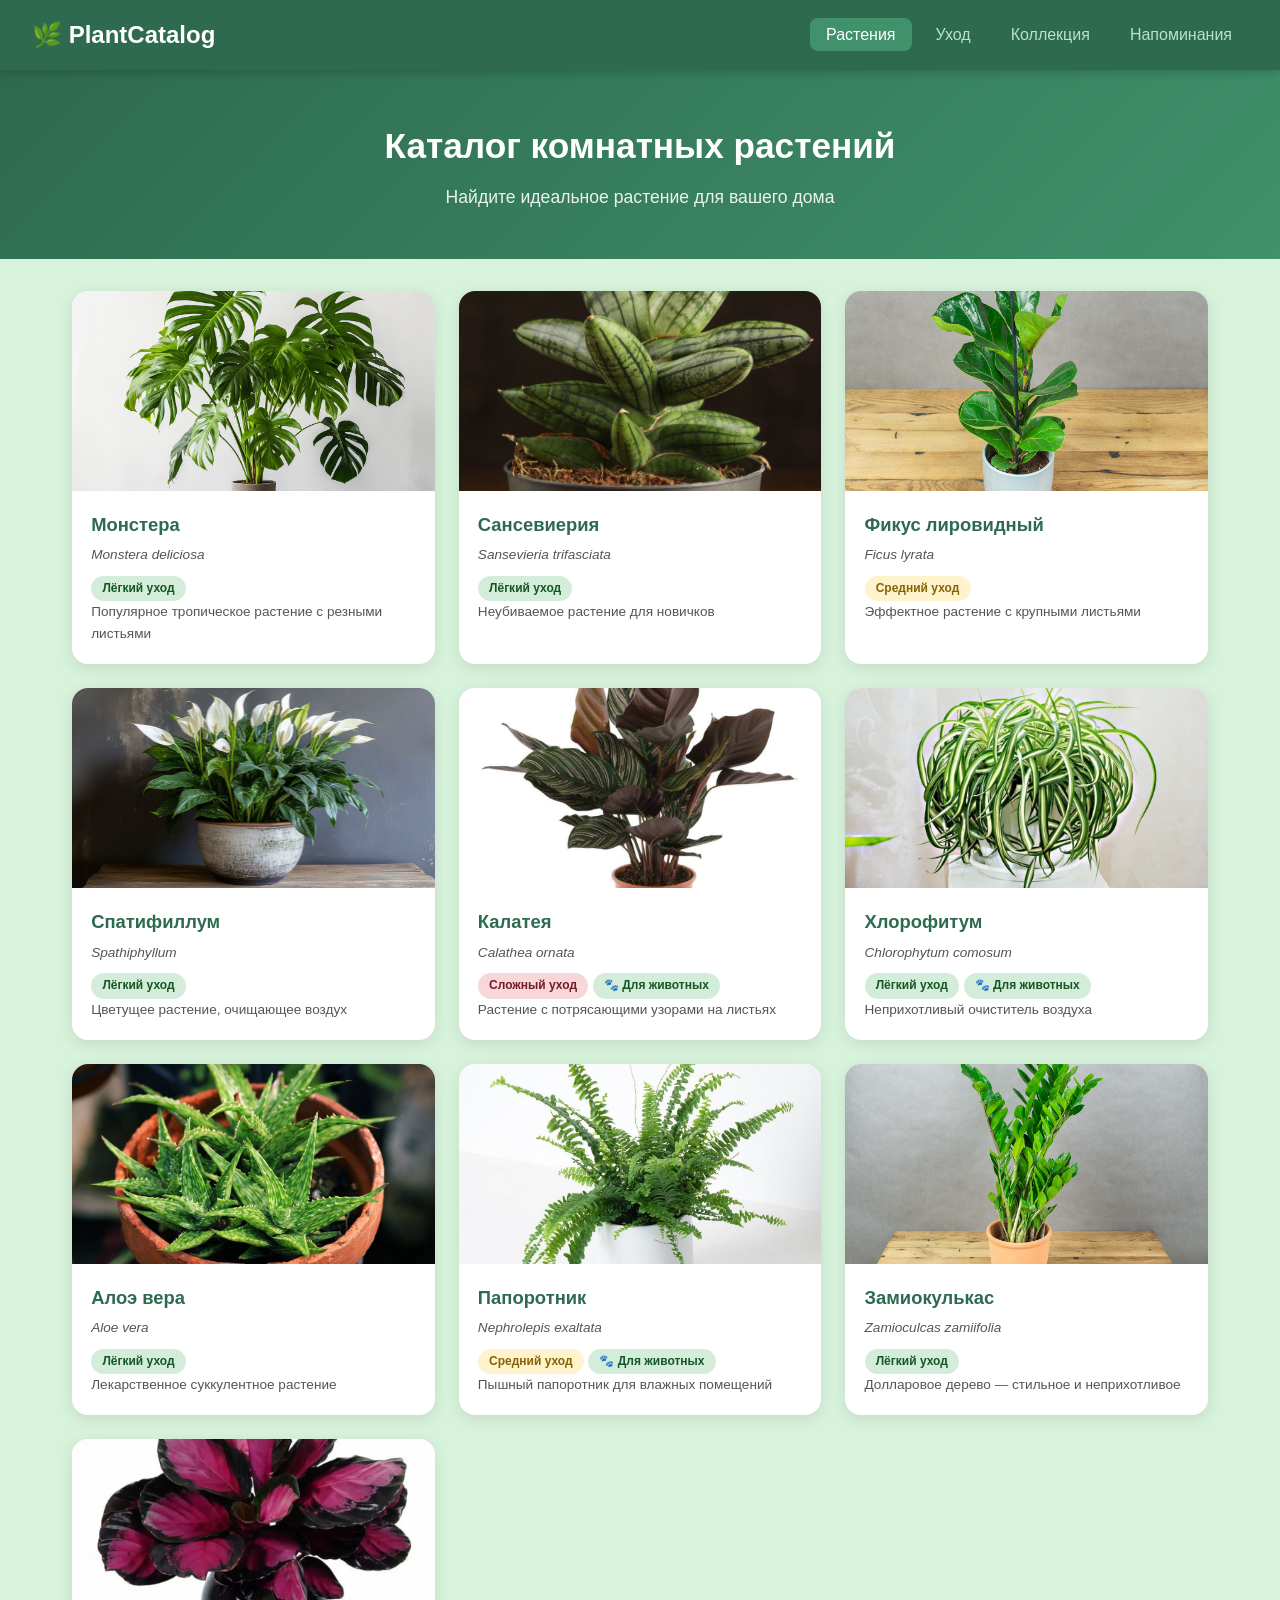
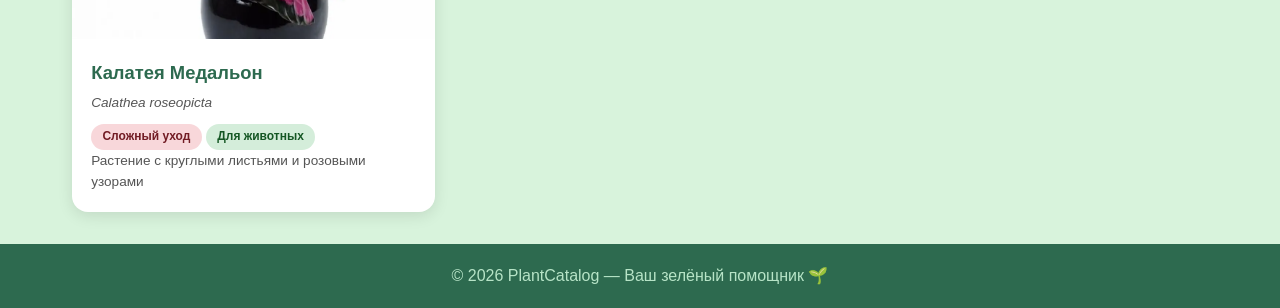
==== index.html @ 40ee21b0 "Add files via upload" ====
<!DOCTYPE html>
<html lang="ru">
<head>
    <meta charset="UTF-8">
    <meta name="viewport" content="width=device-width, initial-scale=1.0">
    <title>🌿 Каталог комнатных растений</title>
    <link rel="stylesheet" href="CSS/styles.css">
</head>
<body>

<nav class="navbar">
    <div class="logo">🌿 PlantCatalog</div>
    <ul class="nav-links">
        <li><a href="index.html" class="active">Растения</a></li>
        <li><a href="care.html">Уход</a></li>
        <li><a href="collection.html">Коллекция</a></li>
        <li><a href="reminders.html">Напоминания</a></li>
    </ul>
</nav>

<header class="hero">
    <h1>Каталог комнатных растений</h1>
    <p>Найдите идеальное растение для вашего дома</p>
</header>

<main class="container">
    <div class="plant-grid">

        <a href="plant.html" class="plant-card">
            <div class="plant-card-image"><img src="images/Monstera.jpg"></div>
            <div class="plant-card-body">
                <h3>Монстера</h3>
                <div class="latin">Monstera deliciosa</div>
                <span class="badge badge-easy">Лёгкий уход</span>
                <p class="desc">Популярное тропическое растение с резными листьями</p>
            </div>
        </a>

        <div class="plant-card">
            <div class="plant-card-image"><img src="images/Sansevieria.jpg"></div>
            <div class="plant-card-body">
                <h3>Сансевиерия</h3>
                <div class="latin">Sansevieria trifasciata</div>
                <span class="badge badge-easy">Лёгкий уход</span>
                <p class="desc">Неубиваемое растение для новичков</p>
            </div>
        </div>

        <div class="plant-card">
            <div class="plant-card-image"><img src="images/Ficus.jpg"></div>
            <div class="plant-card-body">
                <h3>Фикус лировидный</h3>
                <div class="latin">Ficus lyrata</div>
                <span class="badge badge-medium">Средний уход</span>
                <p class="desc">Эффектное растение с крупными листьями</p>
            </div>
        </div>

        <div class="plant-card">
            <div class="plant-card-image"><img src="images/Spathiphyllum.jpg"></div>
            <div class="plant-card-body">
                <h3>Спатифиллум</h3>
                <div class="latin">Spathiphyllum</div>
                <span class="badge badge-easy">Лёгкий уход</span>
                <p class="desc">Цветущее растение, очищающее воздух</p>
            </div>
        </div>

        <div class="plant-card">
            <div class="plant-card-image"><img src="images/Calathea.jpg"></div>
            <div class="plant-card-body">
                <h3>Калатея</h3>
                <div class="latin">Calathea ornata</div>
                <span class="badge badge-hard">Сложный уход</span>
                <span class="badge badge-pet">🐾 Для животных</span>
                <p class="desc">Растение с потрясающими узорами на листьях</p>
            </div>
        </div>

        <div class="plant-card">
            <div class="plant-card-image"><img src="images/Chlorophytum.jpg"></div>
            <div class="plant-card-body">
                <h3>Хлорофитум</h3>
                <div class="latin">Chlorophytum comosum</div>
                <span class="badge badge-easy">Лёгкий уход</span>
                <span class="badge badge-pet">🐾 Для животных</span>
                <p class="desc">Неприхотливый очиститель воздуха</p>
            </div>
        </div>

        <div class="plant-card">
            <div class="plant-card-image"><img src="images/Aloe_Vera.jpeg"></div>
            <div class="plant-card-body">
                <h3>Алоэ вера</h3>
                <div class="latin">Aloe vera</div>
                <span class="badge badge-easy">Лёгкий уход</span>
                <p class="desc">Лекарственное суккулентное растение</p>
            </div>
        </div>

        <div class="plant-card">
            <div class="plant-card-image"><img src="images/Nephrolepis.jpg"></div>
            <div class="plant-card-body">
                <h3>Папоротник</h3>
                <div class="latin">Nephrolepis exaltata</div>
                <span class="badge badge-medium">Средний уход</span>
                <span class="badge badge-pet">🐾 Для животных</span>
                <p class="desc">Пышный папоротник для влажных помещений</p>
            </div>
        </div>

        <div class="plant-card">
            <div class="plant-card-image"><img src="images/Zamioculcas_zamiifolia.jpg"></div>
            <div class="plant-card-body">
                <h3>Замиокулькас</h3>
                <div class="latin">Zamioculcas zamiifolia</div>
                <span class="badge badge-easy">Лёгкий уход</span>
                <p class="desc">Долларовое дерево — стильное и неприхотливое</p>
            </div>
        </div>

        <div class="plant-card">
            <div class="plant-card-image"><img src="images/Calathea_roseopicta.jpg"></div>
            <div class="plant-card-body">
                <h3>Калатея Медальон</h3>
                <div class="latin">Calathea roseopicta</div>
                <span class="badge badge-hard">Сложный уход</span>
                <span class="badge badge-pet"> Для животных</span>
                <p class="desc">Растение с круглыми листьями и розовыми узорами</p>
            </div>
        </div>

    </div>
</main>

<footer>
    <p>© 2026 PlantCatalog — Ваш зелёный помощник 🌱</p>
</footer>

</body>
</html>
---- CSS/styles.css ----
* { margin: 0; padding: 0; box-sizing: border-box; }

:root {
    --green-dark: #2d6a4f;
    --green-mid: #40916c;
    --green-light: #52b788;
    --green-pale: #b7e4c7;
    --green-bg: #d8f3dc;
    --text: #1b4332;
    --text-light: #555;
    --white: #fff;
    --shadow: 0 4px 15px rgba(0,0,0,0.1);
    --shadow-hover: 0 8px 25px rgba(0,0,0,0.15);
    --radius: 16px;
}

body {
    font-family: 'Segoe UI', Tahoma, sans-serif;
    background: var(--green-bg);
    color: var(--text);
    line-height: 1.6;
    min-height: 100vh;
    display: flex;
    flex-direction: column;
}

/* ===== NAV ===== */
.navbar {
    background: var(--green-dark);
    padding: 1rem 2rem;
    display: flex;
    justify-content: space-between;
    align-items: center;
    position: sticky;
    top: 0;
    z-index: 100;
    box-shadow: 0 2px 10px rgba(0,0,0,0.2);
    flex-wrap: wrap;
    gap: 0.5rem;
}

.logo {
    font-size: 1.5rem;
    font-weight: bold;
    color: var(--white);
}

.nav-links {
    list-style: none;
    display: flex;
    gap: 0.5rem;
    flex-wrap: wrap;
}

.nav-links a {
    color: var(--green-pale);
    text-decoration: none;
    font-weight: 500;
    padding: 0.5rem 1rem;
    border-radius: 8px;
    transition: all 0.3s;
}

.nav-links a:hover,
.nav-links a.active {
    color: var(--white);
    background: var(--green-mid);
}

/* ===== HERO ===== */
.hero {
    background: linear-gradient(135deg, var(--green-dark), var(--green-mid));
    color: var(--white);
    text-align: center;
    padding: 3rem 2rem;
}

.hero h1 { font-size: 2.2rem; margin-bottom: 0.5rem; }
.hero p { font-size: 1.1rem; opacity: 0.9; }

.hero-small { padding: 2rem; }
.hero-small h1 { font-size: 1.8rem; }

/* ===== CONTAINER ===== */
.container {
    max-width: 1200px;
    margin: 0 auto;
    padding: 2rem;
    flex: 1;
}

/* ===== GRID ===== */
.plant-grid {
    display: grid;
    grid-template-columns: repeat(3, 1fr);
    gap: 1.5rem;
}

.plant-card {
    background: var(--white);
    border-radius: var(--radius);
    overflow: hidden;
    box-shadow: var(--shadow);
    transition: all 0.3s;
    text-decoration: none;
    color: inherit;
    display: block;
}

.plant-card:hover {
    transform: translateY(-5px);
    box-shadow: var(--shadow-hover);
}

.plant-card-image {
    width: 100%;
    height: 200px;
    background: var(--green-pale);
    overflow: hidden;
    display: flex;
    align-items: center;
    justify-content: center;
}

.plant-card-image img {
    width: 100%;
    height: 100%;
    object-fit: cover;
    transition: transform 0.3s;
}

.plant-card:hover .plant-card-image img {
    transform: scale(1.05);
}

.plant-card-body { padding: 1.2rem; }
.plant-card-body h3 { font-size: 1.15rem; color: var(--green-dark); margin-bottom: 0.3rem; }
.plant-card-body .latin { font-style: italic; color: var(--text-light); font-size: 0.85rem; margin-bottom: 0.5rem; }
.plant-card-body .desc { color: var(--text-light); font-size: 0.85rem; }

/* Картинка на странице растения */
.detail-image {
    background: var(--green-pale);
    border-radius: var(--radius);
    height: 350px;
    overflow: hidden;
    box-shadow: var(--shadow);
}

.detail-image img {
    width: 100%;
    height: 100%;
    object-fit: cover;
}

/* Белый прямоугольник под текстом */
.detail-info-wrapper {
    background: var(--white);
    border-radius: var(--radius);
    padding: 2rem;
    box-shadow: var(--shadow);
}

.detail-info h2 {
    font-size: 1.8rem;
    color: var(--green-dark);
    margin-bottom: 0.3rem;
}

.detail-info .latin {
    font-style: italic;
    color: var(--text-light);
    margin-bottom: 1rem;
}

.detail-info .description {
    margin-bottom: 1.5rem;
    line-height: 1.8;
}

.care-grid-info {
    display: grid;
    grid-template-columns: 1fr 1fr;
    gap: 0.8rem;
    margin-bottom: 1.5rem;
}

.care-box {
    background: var(--green-bg);
    padding: 0.8rem;
    border-radius: 12px;
    text-align: center;
}

.care-box .icon { font-size: 1.3rem; }
.care-box .label { font-size: 0.75rem; color: var(--text-light); }
.care-box .value { font-weight: 600; color: var(--green-dark); font-size: 0.9rem; }/* Картинка на странице растения */

/* ===== BADGES ===== */
.badge {
    display: inline-block;
    padding: 0.2rem 0.7rem;
    border-radius: 50px;
    font-size: 0.75rem;
    font-weight: 600;
}

.badge-easy { background: #d4edda; color: #155724; }
.badge-medium { background: #fff3cd; color: #856404; }
.badge-hard { background: #f8d7da; color: #721c24; }
.badge-pet { background: #d4edda; color: #155724; }

/* ===== DETAIL PAGE ===== */
.detail-layout {
    display: grid;
    grid-template-columns: 1fr 1fr;
    gap: 2rem;
    align-items: start;
}

.detail-image {
    background: var(--green-pale);
    border-radius: var(--radius);
    height: 350px;
    display: flex;
    align-items: center;
    justify-content: center;
    font-size: 7rem;
    box-shadow: var(--shadow);
}

.detail-info h2 { font-size: 1.8rem; color: var(--green-dark); margin-bottom: 0.3rem; }
.detail-info .latin { font-style: italic; color: var(--text-light); margin-bottom: 1rem; }
.detail-info .description { margin-bottom: 1.5rem; line-height: 1.8; }

.care-grid-info {
    display: grid;
    grid-template-columns: 1fr 1fr;
    gap: 0.8rem;
    margin-bottom: 1.5rem;
}

.care-box {
    background: var(--green-bg);
    padding: 0.8rem;
    border-radius: 12px;
    text-align: center;
}

.care-box .icon { font-size: 1.3rem; }
.care-box .label { font-size: 0.75rem; color: var(--text-light); }
.care-box .value { font-weight: 600; color: var(--green-dark); font-size: 0.9rem; }

.back-link {
    display: inline-block;
    margin-bottom: 1rem;
    color: var(--green-mid);
    text-decoration: none;
    font-weight: 500;
}

.back-link:hover { color: var(--green-dark); }

/* ===== TIPS ===== */
.tips-grid {
    display: grid;
    grid-template-columns: repeat(auto-fill, minmax(300px, 1fr));
    gap: 1.5rem;
}

.tip-card {
    background: var(--white);
    border-radius: var(--radius);
    padding: 1.8rem;
    box-shadow: var(--shadow);
    transition: all 0.3s;
}

.tip-card:hover {
    transform: translateY(-3px);
    box-shadow: var(--shadow-hover);
}

.tip-card .tip-icon { font-size: 2.2rem; margin-bottom: 0.8rem; }
.tip-card h3 { color: var(--green-dark); margin-bottom: 0.5rem; }
.tip-card p { color: var(--text-light); line-height: 1.7; }

/* ===== COLLECTION ===== */
.collection-info {
    background: var(--white);
    border-radius: var(--radius);
    padding: 2rem;
    box-shadow: var(--shadow);
    margin-bottom: 2rem;
    text-align: center;
}

.collection-info h3 { color: var(--green-dark); margin-bottom: 0.5rem; }
.collection-info p { color: var(--text-light); }

/* ===== REMINDERS ===== */
.reminders-list {
    display: flex;
    flex-direction: column;
    gap: 1rem;
}

.reminder-item {
    background: var(--white);
    border-radius: var(--radius);
    padding: 1.3rem;
    box-shadow: var(--shadow);
    display: flex;
    justify-content: space-between;
    align-items: center;
    flex-wrap: wrap;
    gap: 1rem;
}

.reminder-item.overdue { border-left: 4px solid #e74c3c; }
.reminder-item.upcoming { border-left: 4px solid #f39c12; }
.reminder-item.done { border-left: 4px solid var(--green-light); opacity: 0.7; }

.reminder-info h3 { color: var(--green-dark); margin-bottom: 0.2rem; }
.reminder-info p { color: var(--text-light); font-size: 0.85rem; }

/* ===== FOOTER ===== */
footer {
    background: var(--green-dark);
    color: var(--green-pale);
    text-align: center;
    padding: 1.2rem;
    margin-top: auto;
}

/* ===== RESPONSIVE ===== */
@media (max-width: 768px) {
    .detail-layout { grid-template-columns: 1fr; }
    .detail-image { height: 220px; font-size: 5rem; }
    .care-grid-info { grid-template-columns: 1fr; }
    .hero h1 { font-size: 1.6rem; }
}

@media (max-width: 900px) {
    .plant-grid {
        grid-template-columns: repeat(2, 1fr);
    }
}

@media (max-width: 600px) {
    .plant-grid {
        grid-template-columns: 1fr;
    }
}
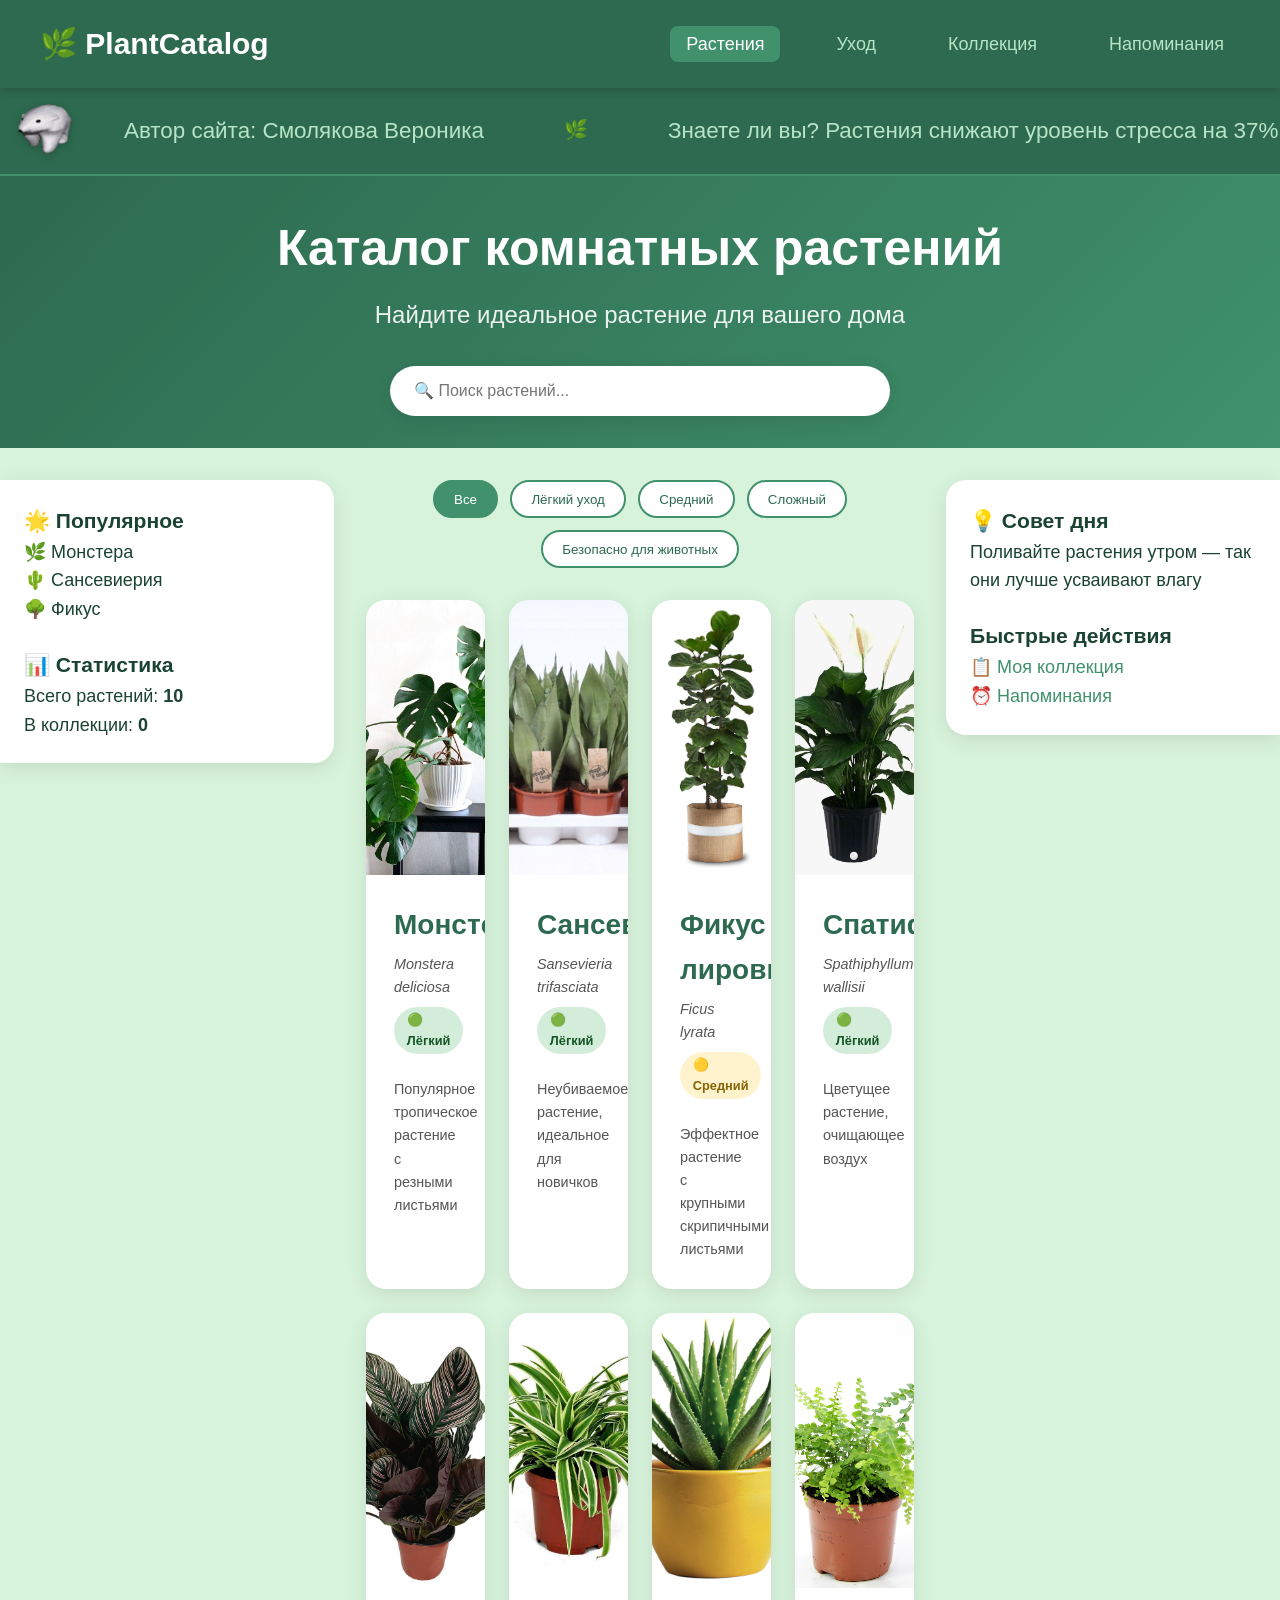
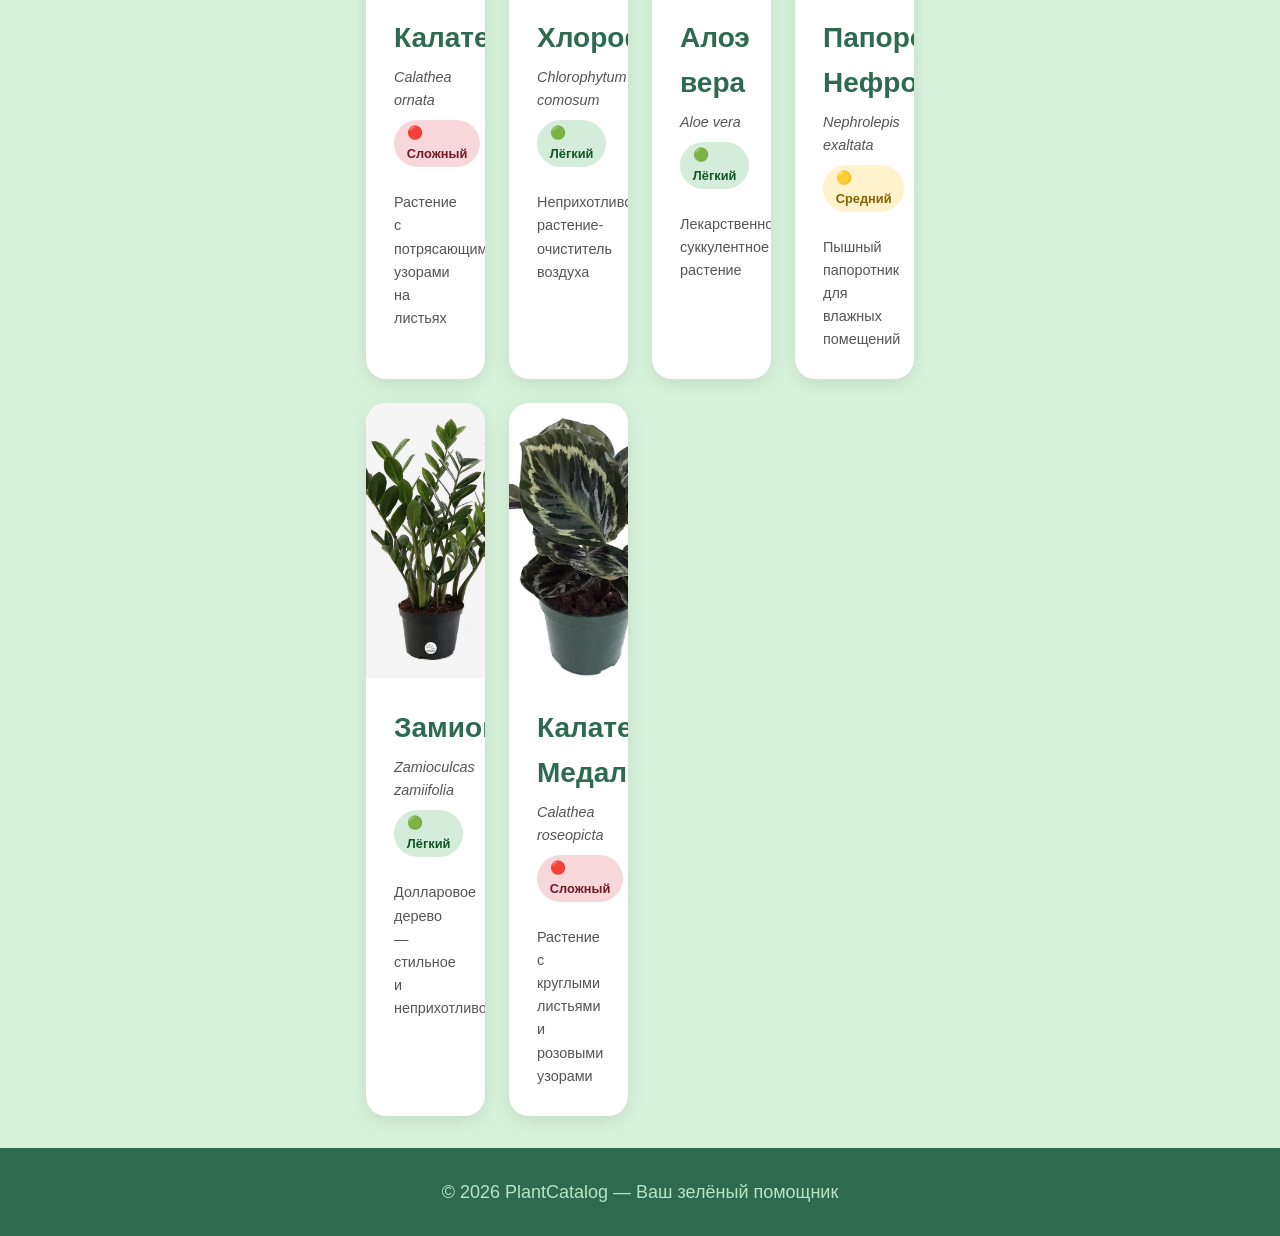
==== commit b95b0c99: "Add files via upload" ====
--- a/index.html
+++ b/index.html
@@ -3,139 +3,104 @@
 <head>
     <meta charset="UTF-8">
     <meta name="viewport" content="width=device-width, initial-scale=1.0">
-    <title>🌿 Каталог комнатных растений</title>
+    <title> Каталог комнатных растений</title>
     <link rel="stylesheet" href="CSS/styles.css">
 </head>
 <body>
+    <nav class="navbar">
+        <div class="logo">🌿 PlantCatalog</div>
+        <ul class="nav-links">
+            <li><a href="index.html" class="active">Растения</a></li>
+            <li><a href="care.html">Уход</a></li>
+            <li><a href="collection.html">Коллекция</a></li>
+            <li><a href="reminders.html">Напоминания</a></li>
+        </ul>
+        <button class="burger" onclick="toggleMenu()">☰</button>
+    </nav>
 
-<nav class="navbar">
-    <div class="logo">🌿 PlantCatalog</div>
-    <ul class="nav-links">
-        <li><a href="index.html" class="active">Растения</a></li>
-        <li><a href="care.html">Уход</a></li>
-        <li><a href="collection.html">Коллекция</a></li>
-        <li><a href="reminders.html">Напоминания</a></li>
-    </ul>
-</nav>
+    <div class="ticker-wrap">
+        <div class="ticker">
+            <div class="ticker-gif">
+                <img src="images/polar_bear.gif" alt="pulling">
+            </div>
+            <div class="ticker-item">Автор сайта: Смолякова Вероника</div>
+            <div class="ticker-item"><span class="sep">🌿</span></div>
+            <div class="ticker-item">Знаете ли вы? Растения снижают уровень стресса на 37%</div>
+            <div class="ticker-item"><span class="sep">🌿</span></div>
+            <div class="ticker-item">Поливайте растения утром — так они лучше усваивают влагу</div>
+            <div class="ticker-item"><span class="sep">🌿</span></div>
+            <div class="ticker-item">Монстера может вырасти до 3 метров в домашних условиях</div>
+            <div class="ticker-item"><span class="sep">🌿</span></div>
+            <div class="ticker-item">Большинство растений любят яркий рассеянный свет, а не прямые лучи</div>
+            <div class="ticker-item"><span class="sep">🌿</span></div>
+            <div class="ticker-item">Папоротники отлично увлажняют воздух в комнате</div>
+            <div class="ticker-item"><span class="sep">🌿</span></div>
+            <div class="ticker-item">Удобряйте растения только в период роста — весной и летом</div>
+            <div class="ticker-item"><span class="sep">🌿</span></div>
+        </div>
+    </div>
 
-<header class="hero">
-    <h1>Каталог комнатных растений</h1>
-    <p>Найдите идеальное растение для вашего дома</p>
-</header>
+    <header class="hero">
+        <h1>Каталог комнатных растений</h1>
+        <p>Найдите идеальное растение для вашего дома</p>
+        <div class="search-box">
+            <input type="text" id="searchInput" placeholder="🔍 Поиск растений..." oninput="filterPlants()">
+        </div>
+    </header>
 
-<main class="container">
-    <div class="plant-grid">
+    <main class="main-layout">
+        <!-- Левый сайдбар -->
+        <aside class="sidebar">
+            <h3>🌟 Популярное</h3>
+            <div class="sidebar-item">🌿 Монстера</div>
+            <div class="sidebar-item">🌵 Сансевиерия</div>
+            <div class="sidebar-item">🌳 Фикус</div>
+    
+            <h3 style="margin-top:1.5rem;">📊 Статистика</h3>
+            <div class="sidebar-item">Всего растений: <strong>10</strong></div>
+            <div class="sidebar-item">В коллекции: <strong id="sidebarCount">0</strong></div>
+        </aside>
+    
+        <!-- Центральный контент -->
+        <div class="main-content">
+            <div class="filter-bar">
+                <button class="filter-btn active" data-filter="all">Все</button>
+                <button class="filter-btn" data-filter="easy">Лёгкий уход</button>
+                <button class="filter-btn" data-filter="medium">Средний</button>
+                <button class="filter-btn" data-filter="hard">Сложный</button>
+                <button class="filter-btn" data-filter="pet-safe">Безопасно для животных</button>
+            </div>
+    
+            <div class="plant-grid" id="plantGrid"></div>
+        </div>
+    
+        <!-- Правый сайдбар -->
+        <aside class="sidebar">
+            <h3>💡 Совет дня</h3>
+            <div class="sidebar-item" id="dailyTip">
+                Поливайте растения утром — так они лучше усваивают влагу
+            </div>
+            <h3 style="margin-top:1.5rem;">Быстрые действия</h3>
+            <a href="collection.html" class="sidebar-item" style="text-decoration:none;color:var(--green-mid);display:block;">
+                📋 Моя коллекция
+        </a>
+        <a href="reminders.html" class="sidebar-item" style="text-decoration:none;color:var(--green-mid);display:block;">
+                ⏰ Напоминания
+        </a>
+        </aside>
+    </main>
 
-        <a href="plant.html" class="plant-card">
-            <div class="plant-card-image"><img src="images/Monstera.jpg"></div>
-            <div class="plant-card-body">
-                <h3>Монстера</h3>
-                <div class="latin">Monstera deliciosa</div>
-                <span class="badge badge-easy">Лёгкий уход</span>
-                <p class="desc">Популярное тропическое растение с резными листьями</p>
-            </div>
-        </a>
+    <footer>
+        <p>© 2026 PlantCatalog — Ваш зелёный помощник </p>
+    </footer>
 
-        <div class="plant-card">
-            <div class="plant-card-image"><img src="images/Sansevieria.jpg"></div>
-            <div class="plant-card-body">
-                <h3>Сансевиерия</h3>
-                <div class="latin">Sansevieria trifasciata</div>
-                <span class="badge badge-easy">Лёгкий уход</span>
-                <p class="desc">Неубиваемое растение для новичков</p>
-            </div>
-        </div>
-
-        <div class="plant-card">
-            <div class="plant-card-image"><img src="images/Ficus.jpg"></div>
-            <div class="plant-card-body">
-                <h3>Фикус лировидный</h3>
-                <div class="latin">Ficus lyrata</div>
-                <span class="badge badge-medium">Средний уход</span>
-                <p class="desc">Эффектное растение с крупными листьями</p>
-            </div>
-        </div>
-
-        <div class="plant-card">
-            <div class="plant-card-image"><img src="images/Spathiphyllum.jpg"></div>
-            <div class="plant-card-body">
-                <h3>Спатифиллум</h3>
-                <div class="latin">Spathiphyllum</div>
-                <span class="badge badge-easy">Лёгкий уход</span>
-                <p class="desc">Цветущее растение, очищающее воздух</p>
-            </div>
-        </div>
-
-        <div class="plant-card">
-            <div class="plant-card-image"><img src="images/Calathea.jpg"></div>
-            <div class="plant-card-body">
-                <h3>Калатея</h3>
-                <div class="latin">Calathea ornata</div>
-                <span class="badge badge-hard">Сложный уход</span>
-                <span class="badge badge-pet">🐾 Для животных</span>
-                <p class="desc">Растение с потрясающими узорами на листьях</p>
-            </div>
-        </div>
-
-        <div class="plant-card">
-            <div class="plant-card-image"><img src="images/Chlorophytum.jpg"></div>
-            <div class="plant-card-body">
-                <h3>Хлорофитум</h3>
-                <div class="latin">Chlorophytum comosum</div>
-                <span class="badge badge-easy">Лёгкий уход</span>
-                <span class="badge badge-pet">🐾 Для животных</span>
-                <p class="desc">Неприхотливый очиститель воздуха</p>
-            </div>
-        </div>
-
-        <div class="plant-card">
-            <div class="plant-card-image"><img src="images/Aloe_Vera.jpeg"></div>
-            <div class="plant-card-body">
-                <h3>Алоэ вера</h3>
-                <div class="latin">Aloe vera</div>
-                <span class="badge badge-easy">Лёгкий уход</span>
-                <p class="desc">Лекарственное суккулентное растение</p>
-            </div>
-        </div>
-
-        <div class="plant-card">
-            <div class="plant-card-image"><img src="images/Nephrolepis.jpg"></div>
-            <div class="plant-card-body">
-                <h3>Папоротник</h3>
-                <div class="latin">Nephrolepis exaltata</div>
-                <span class="badge badge-medium">Средний уход</span>
-                <span class="badge badge-pet">🐾 Для животных</span>
-                <p class="desc">Пышный папоротник для влажных помещений</p>
-            </div>
-        </div>
-
-        <div class="plant-card">
-            <div class="plant-card-image"><img src="images/Zamioculcas_zamiifolia.jpg"></div>
-            <div class="plant-card-body">
-                <h3>Замиокулькас</h3>
-                <div class="latin">Zamioculcas zamiifolia</div>
-                <span class="badge badge-easy">Лёгкий уход</span>
-                <p class="desc">Долларовое дерево — стильное и неприхотливое</p>
-            </div>
-        </div>
-
-        <div class="plant-card">
-            <div class="plant-card-image"><img src="images/Calathea_roseopicta.jpg"></div>
-            <div class="plant-card-body">
-                <h3>Калатея Медальон</h3>
-                <div class="latin">Calathea roseopicta</div>
-                <span class="badge badge-hard">Сложный уход</span>
-                <span class="badge badge-pet"> Для животных</span>
-                <p class="desc">Растение с круглыми листьями и розовыми узорами</p>
-            </div>
-        </div>
-
-    </div>
-</main>
-
-<footer>
-    <p>© 2026 PlantCatalog — Ваш зелёный помощник 🌱</p>
-</footer>
-
+    <script src="app.js"></script>
+    <script>
+        document.addEventListener('DOMContentLoaded', () => {
+            renderPlantGrid(plants);
+            setupFilters();
+            renderCollection();
+        });
+    </script>
 </body>
 </html>
--- a/CSS/styles.css
+++ b/CSS/styles.css
@@ -1,4 +1,9 @@
-* { margin: 0; padding: 0; box-sizing: border-box; }
+/* ===== СБРОС И БАЗОВЫЕ СТИЛИ ===== */
+* {
+    margin: 0;
+    padding: 0;
+    box-sizing: border-box;
+}
 
 :root {
     --green-dark: #2d6a4f;
@@ -6,16 +11,20 @@
     --green-light: #52b788;
     --green-pale: #b7e4c7;
     --green-bg: #d8f3dc;
+    --cream: #fefae0;
+    --brown: #6b4226;
     --text: #1b4332;
     --text-light: #555;
-    --white: #fff;
-    --shadow: 0 4px 15px rgba(0,0,0,0.1);
-    --shadow-hover: 0 8px 25px rgba(0,0,0,0.15);
-    --radius: 16px;
+    --white: #ffffff;
+    --shadow: 0 5px 19px rgba(0,0,0,0.1);
+    --shadow-hover: 0 10px 31px rgba(0,0,0,0.15);
+    --radius: 20px; 
+    --transition: all 0.3s ease;
 }
 
 body {
-    font-family: 'Segoe UI', Tahoma, sans-serif;
+    font-family: 'Segoe UI', Tahoma, Geneva, Verdana, sans-serif;
+    font-size: 1.125rem;     /* было 1rem (~16px → 18px) */
     background: var(--green-bg);
     color: var(--text);
     line-height: 1.6;
@@ -24,10 +33,10 @@
     flex-direction: column;
 }
 
-/* ===== NAV ===== */
+/* ===== НАВИГАЦИЯ ===== */
 .navbar {
     background: var(--green-dark);
-    padding: 1rem 2rem;
+    padding: 1.25rem 2.5rem;
     display: flex;
     justify-content: space-between;
     align-items: center;
@@ -35,12 +44,10 @@
     top: 0;
     z-index: 100;
     box-shadow: 0 2px 10px rgba(0,0,0,0.2);
-    flex-wrap: wrap;
-    gap: 0.5rem;
 }
 
 .logo {
-    font-size: 1.5rem;
+    font-size: 1.875rem;
     font-weight: bold;
     color: var(--white);
 }
@@ -48,23 +55,31 @@
 .nav-links {
     list-style: none;
     display: flex;
-    gap: 0.5rem;
-    flex-wrap: wrap;
+    gap: 2.5rem;
 }
 
 .nav-links a {
     color: var(--green-pale);
     text-decoration: none;
     font-weight: 500;
+    transition: var(--transition);
     padding: 0.5rem 1rem;
     border-radius: 8px;
-    transition: all 0.3s;
 }
 
 .nav-links a:hover,
 .nav-links a.active {
     color: var(--white);
     background: var(--green-mid);
+}
+
+.burger {
+    display: none;
+    background: none;
+    border: none;
+    color: var(--white);
+    font-size: 1.5rem;
+    cursor: pointer;
 }
 
 /* ===== HERO ===== */
@@ -72,28 +87,82 @@
     background: linear-gradient(135deg, var(--green-dark), var(--green-mid));
     color: var(--white);
     text-align: center;
-    padding: 3rem 2rem;
-}
-
-.hero h1 { font-size: 2.2rem; margin-bottom: 0.5rem; }
-.hero p { font-size: 1.1rem; opacity: 0.9; }
-
-.hero-small { padding: 2rem; }
-.hero-small h1 { font-size: 1.8rem; }
-
-/* ===== CONTAINER ===== */
+    padding: 2rem 2.5rem;
+}
+
+.hero h1 {
+    font-size: 3.125rem;
+    margin-bottom: 0.5rem;
+}
+
+.hero p {
+    font-size: 1.5rem;
+    opacity: 0.9;
+    margin-bottom: 2rem;
+}
+
+.small-hero {
+    padding: 3.125rem 2.5rem;
+}
+
+.small-hero h1 {
+    font-size: 2.5rem; 
+}
+
+.search-box {
+    max-width: 500px;
+    margin: 0 auto;
+}
+
+.search-box input {
+    width: 100%;
+    padding: 1rem 1.5rem;
+    border: none;
+    border-radius: 50px;
+    font-size: 1rem;
+    outline: none;
+    box-shadow: var(--shadow);
+}
+
+/* ===== КОНТЕЙНЕР ===== */
 .container {
-    max-width: 1200px;
+    max-width: 1500px; 
     margin: 0 auto;
-    padding: 2rem;
+    padding: 2.5rem;   
     flex: 1;
 }
 
-/* ===== GRID ===== */
+/* ===== ФИЛЬТРЫ ===== */
+.filter-bar {
+    display: flex;
+    gap: 0.75rem;
+    flex-wrap: wrap;
+    margin-bottom: 2rem;
+    justify-content: center;
+}
+
+.filter-btn {
+    padding: 0.6rem 1.2rem;
+    border: 2px solid var(--green-mid);
+    background: var(--white);
+    color: var(--green-dark);
+    border-radius: 50px;
+    cursor: pointer;
+    font-weight: 500;
+    transition: var(--transition);
+}
+
+.filter-btn:hover,
+.filter-btn.active {
+    background: var(--green-mid);
+    color: var(--white);
+}
+
+/* ===== СЕТКА РАСТЕНИЙ ===== */
 .plant-grid {
     display: grid;
-    grid-template-columns: repeat(3, 1fr);
-    gap: 1.5rem;
+    grid-template-columns: repeat(4, 1fr);
+    gap: 1.875rem;
 }
 
 .plant-card {
@@ -101,10 +170,8 @@
     border-radius: var(--radius);
     overflow: hidden;
     box-shadow: var(--shadow);
-    transition: all 0.3s;
-    text-decoration: none;
-    color: inherit;
-    display: block;
+    transition: var(--transition);
+    cursor: pointer;
 }
 
 .plant-card:hover {
@@ -114,191 +181,294 @@
 
 .plant-card-image {
     width: 100%;
-    height: 200px;
+    height: 275px;
+    object-fit: cover;
     background: var(--green-pale);
-    overflow: hidden;
     display: flex;
     align-items: center;
     justify-content: center;
-}
-
-.plant-card-image img {
-    width: 100%;
-    height: 100%;
-    object-fit: cover;
-    transition: transform 0.3s;
-}
-
-.plant-card:hover .plant-card-image img {
-    transform: scale(1.05);
-}
-
-.plant-card-body { padding: 1.2rem; }
-.plant-card-body h3 { font-size: 1.15rem; color: var(--green-dark); margin-bottom: 0.3rem; }
-.plant-card-body .latin { font-style: italic; color: var(--text-light); font-size: 0.85rem; margin-bottom: 0.5rem; }
-.plant-card-body .desc { color: var(--text-light); font-size: 0.85rem; }
-
-/* Картинка на странице растения */
-.detail-image {
+    font-size: 45.625rem;
+}
+
+.plant-card-body {
+    padding: 1.75rem;
+}
+
+.plant-card-body h3 {
+    font-size: 1.75rem;
+    margin-bottom: 0.3rem;
+    color: var(--green-dark);
+}
+
+.plant-card-body .latin-name {
+    font-style: italic;
+    color: var(--text-light);
+    font-size: 0.9rem;
+    margin-bottom: 0.5rem;
+}
+
+.plant-card-body .difficulty {
+    display: inline-block;
+    padding: 0.2rem 0.8rem;
+    border-radius: 50px;
+    font-size: 0.8rem;
+    font-weight: 600;
+}
+
+.difficulty {
+    display: inline-block;
+    padding: 0.3rem 0.9rem;
+    border-radius: 50px;
+    font-size: 0.85rem;
+    font-weight: 600;
+    margin-bottom: 1rem;
+}
+
+.difficulty-easy {
+    background: #d4edda;
+    color: #155724;
+}
+
+.difficulty-medium {
+    background: #fff3cd;
+    color: #856404;
+}
+
+.difficulty-hard {
+    background: #f8d7da;
+    color: #721c24;
+}
+
+.plant-card-body .short-desc {
+    margin-top: 0.5rem;
+    color: var(--text-light);
+    font-size: 0.9rem;
+}
+
+/* ===== ДЕТАЛЬНАЯ СТРАНИЦА РАСТЕНИЯ ===== */
+.plant-detail {
+    display: grid;
+    grid-template-columns: 1fr 1fr;
+    gap: 2.5rem;
+    align-items: start;
+    padding-top: 2rem;
+}
+
+.plant-detail-image {
     background: var(--green-pale);
     border-radius: var(--radius);
-    height: 350px;
-    overflow: hidden;
+    height: 500px;
+    display: flex;
+    align-items: center;
+    justify-content: center;
+    font-size: 10rem;
     box-shadow: var(--shadow);
 }
 
-.detail-image img {
-    width: 100%;
-    height: 100%;
-    object-fit: cover;
-}
-
-/* Белый прямоугольник под текстом */
-.detail-info-wrapper {
+.plant-detail-info {
     background: var(--white);
     border-radius: var(--radius);
-    padding: 2rem;
+    padding: 3.125rem;
     box-shadow: var(--shadow);
 }
 
-.detail-info h2 {
-    font-size: 1.8rem;
+.plant-detail-info h1 {
+    font-size: 2.5rem;
     color: var(--green-dark);
     margin-bottom: 0.3rem;
 }
 
-.detail-info .latin {
+.plant-detail-info .latin {
     font-style: italic;
     color: var(--text-light);
     margin-bottom: 1rem;
 }
 
-.detail-info .description {
+.plant-detail-info .description {
     margin-bottom: 1.5rem;
     line-height: 1.8;
 }
 
-.care-grid-info {
+.care-info {
     display: grid;
     grid-template-columns: 1fr 1fr;
-    gap: 0.8rem;
+    gap: 1rem;
     margin-bottom: 1.5rem;
 }
 
-.care-box {
+.care-item {
     background: var(--green-bg);
-    padding: 0.8rem;
+    padding: 1rem;
     border-radius: 12px;
     text-align: center;
 }
 
-.care-box .icon { font-size: 1.3rem; }
-.care-box .label { font-size: 0.75rem; color: var(--text-light); }
-.care-box .value { font-weight: 600; color: var(--green-dark); font-size: 0.9rem; }/* Картинка на странице растения */
-
-/* ===== BADGES ===== */
-.badge {
-    display: inline-block;
-    padding: 0.2rem 0.7rem;
+.care-item .icon {
+    font-size: 1.5rem;
+    margin-bottom: 0.3rem;
+}
+
+.care-item .label {
+    font-size: 0.8rem;
+    color: var(--text-light);
+}
+
+.care-item .value {
+    font-weight: 600;
+    color: var(--green-dark);
+}
+
+.btn-add-collection {
+    padding: 0.8rem 2rem;
+    background: var(--green-mid);
+    color: var(--white);
+    border: none;
     border-radius: 50px;
-    font-size: 0.75rem;
-    font-weight: 600;
-}
-
-.badge-easy { background: #d4edda; color: #155724; }
-.badge-medium { background: #fff3cd; color: #856404; }
-.badge-hard { background: #f8d7da; color: #721c24; }
-.badge-pet { background: #d4edda; color: #155724; }
-
-/* ===== DETAIL PAGE ===== */
-.detail-layout {
-    display: grid;
-    grid-template-columns: 1fr 1fr;
-    gap: 2rem;
-    align-items: start;
-}
-
-.detail-image {
+    font-size: 1rem;
+    cursor: pointer;
+    transition: var(--transition);
+    margin-right: 0.5rem;
+    font-weight: 500;
+}
+
+.btn-add-collection:hover {
+    background: var(--green-dark);
+}
+
+.btn-add-collection.added {
     background: var(--green-pale);
-    border-radius: var(--radius);
-    height: 350px;
-    display: flex;
-    align-items: center;
-    justify-content: center;
-    font-size: 7rem;
-    box-shadow: var(--shadow);
-}
-
-.detail-info h2 { font-size: 1.8rem; color: var(--green-dark); margin-bottom: 0.3rem; }
-.detail-info .latin { font-style: italic; color: var(--text-light); margin-bottom: 1rem; }
-.detail-info .description { margin-bottom: 1.5rem; line-height: 1.8; }
-
-.care-grid-info {
-    display: grid;
-    grid-template-columns: 1fr 1fr;
-    gap: 0.8rem;
-    margin-bottom: 1.5rem;
-}
-
-.care-box {
-    background: var(--green-bg);
-    padding: 0.8rem;
-    border-radius: 12px;
-    text-align: center;
-}
-
-.care-box .icon { font-size: 1.3rem; }
-.care-box .label { font-size: 0.75rem; color: var(--text-light); }
-.care-box .value { font-weight: 600; color: var(--green-dark); font-size: 0.9rem; }
-
-.back-link {
+    color: var(--green-dark);
+}
+
+.btn-back {
     display: inline-block;
     margin-bottom: 1rem;
     color: var(--green-mid);
     text-decoration: none;
     font-weight: 500;
-}
-
-.back-link:hover { color: var(--green-dark); }
-
-/* ===== TIPS ===== */
-.tips-grid {
+    font-size: 0.95rem;
+}
+
+.btn-back:hover {
+    color: var(--green-dark);
+}
+
+/* ===== СОВЕТЫ ПО УХОДУ ===== */
+.care-grid {
     display: grid;
-    grid-template-columns: repeat(auto-fill, minmax(300px, 1fr));
+    grid-template-columns: repeat(auto-fill, minmax(420px, 1fr));
     gap: 1.5rem;
 }
 
-.tip-card {
+.care-card {
     background: var(--white);
     border-radius: var(--radius);
-    padding: 1.8rem;
+    padding: 2.5rem;
     box-shadow: var(--shadow);
-    transition: all 0.3s;
-}
-
-.tip-card:hover {
+    transition: var(--transition);
+}
+
+.care-card:hover {
     transform: translateY(-3px);
     box-shadow: var(--shadow-hover);
 }
 
-.tip-card .tip-icon { font-size: 2.2rem; margin-bottom: 0.8rem; }
-.tip-card h3 { color: var(--green-dark); margin-bottom: 0.5rem; }
-.tip-card p { color: var(--text-light); line-height: 1.7; }
-
-/* ===== COLLECTION ===== */
-.collection-info {
-    background: var(--white);
-    border-radius: var(--radius);
-    padding: 2rem;
-    box-shadow: var(--shadow);
+.care-card .care-icon {
+    font-size: 3.125rem;
+    margin-bottom: 1rem;
+}
+
+.care-card h3 {
+    color: var(--green-dark);
+    margin-bottom: 0.5rem;
+}
+
+.care-card p {
+    color: var(--text-light);
+    line-height: 1.7;
+}
+
+/* ===== КОЛЛЕКЦИЯ ===== */
+.collection-actions {
+    display: flex;
+    justify-content: space-between;
+    align-items: center;
     margin-bottom: 2rem;
+    flex-wrap: wrap;
+    gap: 1rem;
+}
+
+.collection-count {
+    font-size: 1.1rem;
+    color: var(--text-light);
+}
+
+.btn-primary {
+    padding: 0.8rem 1.5rem;
+    background: var(--green-mid);
+    color: var(--white);
+    border: none;
+    border-radius: 50px;
+    font-size: 1rem;
+    cursor: pointer;
+    transition: var(--transition);
+    font-weight: 500;
+}
+
+.btn-primary:hover {
+    background: var(--green-dark);
+}
+
+.btn-secondary {
+    padding: 0.8rem 1.5rem;
+    background: #eee;
+    color: var(--text);
+    border: none;
+    border-radius: 50px;
+    font-size: 1rem;
+    cursor: pointer;
+    transition: var(--transition);
+}
+
+.btn-secondary:hover {
+    background: #ddd;
+}
+
+.btn-danger {
+    padding: 0.5rem 1rem;
+    background: #e74c3c;
+    color: white;
+    border: none;
+    border-radius: 8px;
+    cursor: pointer;
+    font-size: 0.85rem;
+    transition: var(--transition);
+}
+
+.btn-danger:hover {
+    background: #c0392b;
+}
+
+.empty-state {
     text-align: center;
-}
-
-.collection-info h3 { color: var(--green-dark); margin-bottom: 0.5rem; }
-.collection-info p { color: var(--text-light); }
-
-/* ===== REMINDERS ===== */
+    padding: 4rem 2rem;
+    color: var(--text-light);
+}
+
+.empty-state .empty-icon {
+    font-size: 4rem;
+    margin-bottom: 1rem;
+}
+
+.empty-state h3 {
+    margin-bottom: 0.5rem;
+}
+
+/* ===== НАПОМИНАНИЯ ===== */
+.reminders-actions {
+    margin-bottom: 2rem;
+}
+
 .reminders-list {
     display: flex;
     flex-direction: column;
@@ -308,46 +478,405 @@
 .reminder-item {
     background: var(--white);
     border-radius: var(--radius);
-    padding: 1.3rem;
+    padding: 1.875rem;
     box-shadow: var(--shadow);
     display: flex;
     justify-content: space-between;
     align-items: center;
     flex-wrap: wrap;
     gap: 1rem;
-}
-
-.reminder-item.overdue { border-left: 4px solid #e74c3c; }
-.reminder-item.upcoming { border-left: 4px solid #f39c12; }
-.reminder-item.done { border-left: 4px solid var(--green-light); opacity: 0.7; }
-
-.reminder-info h3 { color: var(--green-dark); margin-bottom: 0.2rem; }
-.reminder-info p { color: var(--text-light); font-size: 0.85rem; }
-
-/* ===== FOOTER ===== */
+    transition: var(--transition);
+}
+
+.reminder-item.overdue {
+    border-left: 4px solid #e74c3c;
+}
+
+.reminder-item.upcoming {
+    border-left: 4px solid #f39c12;
+}
+
+.reminder-item.done {
+    border-left: 4px solid var(--green-light);
+    opacity: 0.7;
+}
+
+.reminder-info h3 {
+    color: var(--green-dark);
+    margin-bottom: 0.3rem;
+}
+
+.reminder-info p {
+    color: var(--text-light);
+    font-size: 0.9rem;
+}
+
+.reminder-date {
+    font-weight: 600;
+    color: var(--green-dark);
+}
+
+.reminder-actions {
+    display: flex;
+    gap: 0.5rem;
+}
+
+.btn-done {
+    padding: 0.5rem 1rem;
+    background: var(--green-light);
+    color: white;
+    border: none;
+    border-radius: 8px;
+    cursor: pointer;
+    font-size: 0.85rem;
+}
+
+.btn-done:hover {
+    background: var(--green-mid);
+}
+
+/* ===== МОДАЛЬНЫЕ ОКНА ===== */
+.modal-overlay {
+    display: none;
+    position: fixed;
+    top: 0;
+    left: 0;
+    width: 100%;
+    height: 100%;
+    background: rgba(0,0,0,0.5);
+    z-index: 200;
+    justify-content: center;
+    align-items: center;
+}
+
+.modal-overlay.active {
+    display: flex;
+}
+
+.modal {
+    background: var(--white);
+    border-radius: var(--radius);
+    padding: 2.5rem;
+    max-width: 625px;
+    width: 90%;
+    max-height: 90vh;
+    overflow-y: auto;
+    box-shadow: var(--shadow-hover);
+}
+
+.modal h2 {
+    color: var(--green-dark);
+    margin-bottom: 1.75rem;
+}
+
+.modal label {
+    display: block;
+    margin-bottom: 1rem;
+    font-weight: 500;
+    color: var(--text);
+}
+
+.modal input,
+.modal select {
+    width: 100%;
+    padding: 0.7rem 1rem;
+    border: 2px solid var(--green-pale);
+    border-radius: 10px;
+    font-size: 1rem;
+    margin-top: 0.3rem;
+    outline: none;
+    transition: var(--transition);
+}
+
+.modal input:focus,
+.modal select:focus {
+    border-color: var(--green-mid);
+}
+
+.modal-buttons {
+    display: flex;
+    gap: 1rem;
+    margin-top: 1.5rem;
+}
+
+/* ===== ФУТЕР ===== */
 footer {
     background: var(--green-dark);
     color: var(--green-pale);
     text-align: center;
-    padding: 1.2rem;
+    padding: 1.875rem;
     margin-top: auto;
 }
 
-/* ===== RESPONSIVE ===== */
+/* ===== АДАПТИВНОСТЬ ===== */
+    @media (max-width: 768px) {
+    .nav-links {
+        display: none;
+        position: absolute;
+        top: 100%;
+        left: 0;
+        right: 0;
+        background: var(--green-dark);
+        flex-direction: column;
+        padding: 1rem;
+        gap: 0.5rem;
+    }
+
+    .nav-links.show {
+        display: flex;
+    }
+
+    .burger {
+        display: block;
+    }
+
+    .hero h1 {
+        font-size: 1.8rem;
+    }
+
+    .plant-detail {
+        grid-template-columns: 1fr;
+    }
+
+    .plant-detail-image {
+        height: 250px;
+        font-size: 5rem;
+    }
+
+    .care-info {
+        grid-template-columns: 1fr;
+    }
+
+    /* Адаптивная сетка каталога */
+    .plant-grid {
+        grid-template-columns: repeat(2, 1fr);  /* 2 колонки на планшете */
+    }
+}
+
+/* Дополнительный брейкпоинт для мобильных */
 @media (max-width: 768px) {
-    .detail-layout { grid-template-columns: 1fr; }
-    .detail-image { height: 220px; font-size: 5rem; }
-    .care-grid-info { grid-template-columns: 1fr; }
-    .hero h1 { font-size: 1.6rem; }
-}
-
-@media (max-width: 900px) {
+    .nav-links {
+        display: none;
+        position: absolute;
+        top: 100%;
+        left: 0;
+        right: 0;
+        background: var(--green-dark);
+        flex-direction: column;
+        padding: 1rem;
+        gap: 0.5rem;
+    }
+
+    .nav-links.show {
+        display: flex;
+    }
+
+    .burger {
+        display: block;
+    }
+
+    .hero h1 {
+        font-size: 1.8rem;
+    }    
+        .plant-detail {
+            grid-template-columns: 1fr;
+        }
+    
+        .plant-detail-info {
+            padding: 1.5rem;
+        }
+    
+        .plant-detail-image {
+            height: 250px;
+            font-size: 5rem;
+        }
+    
+        .care-info {
+            grid-template-columns: 1fr;
+        }
+    
+        .plant-grid {
+            grid-template-columns: repeat(2, 1fr);
+        }
+    }
+
+/* Дополнительный брейкпоинт для мобильных */
+@media (max-width: 480px) {
+    .plant-grid {
+        grid-template-columns: 1fr;  /* 1 колонка на телефоне */
+    }
+}
+
+/* ===== УВЕДОМЛЕНИЕ ===== */
+.toast {
+    position: fixed;
+    bottom: 2rem;
+    right: 2rem;
+    background: var(--green-mid);
+    color: white;
+    padding: 1rem 1.5rem;
+    border-radius: 12px;
+    box-shadow: var(--shadow-hover);
+    z-index: 300;
+    animation: slideIn 0.3s ease;
+}
+
+@keyframes slideIn {
+    from {
+        transform: translateX(100%);
+        opacity: 0;
+    }
+    to {
+        transform: translateX(0);
+        opacity: 1;
+    }
+}
+
+.plant-card-img {
+    width: 100%;
+    height: 100%;
+    object-fit: cover;
+    display: block;
+}
+
+.plant-detail-img {
+    width: 100%;
+    height: 100%;
+    object-fit: cover;
+    display: block;
+    border-radius: var(--radius);
+}
+
+/* Фолбэк: если картинка не загрузилась — показать эмодзи */
+.plant-card-image img:not([src]),
+.plant-card-image img[src=""] {
+    display: none;
+}
+
+/* ===== БЕГУЩАЯ СТРОКА ===== */
+.ticker-wrap {
+    width: 100%;
+    overflow: hidden;
+    background: var(--green-dark);
+    color: var(--green-pale);
+    padding: 0.8rem 0;
+    border-bottom: 2px solid var(--green-mid);
+    position: relative;
+    z-index: 99;
+}
+
+.ticker {
+    display: flex;
+    width: max-content;   /* было fit-content */
+    animation: ticker 60s linear infinite;
+    white-space: nowrap;
+}
+
+.ticker-item {
+    display: inline-flex;
+    align-items: center;
+    padding: 0 2rem;
+    font-size: 1.4rem;
+    font-weight: 500;
+}
+
+.ticker-item .sep {
+    color: var(--green-light);
+    margin: 0 1rem;
+    font-size: 1.2rem;
+}
+
+@keyframes ticker {
+    0% {
+        transform: translateX(100vw);   /* начинается за правым краем экрана */
+    }
+    100% {
+        transform: translateX(-100%);   /* уходит за левый край */
+    }
+}
+
+/* GIF-тягач */
+.ticker-gif {
+    display: inline-flex;
+    align-items: center;
+    padding: 0 1rem;
+}
+
+.ticker-gif img {
+    height: 60px;
+    width: auto;
+    display: block;
+    filter: drop-shadow(0 2px 4px rgba(0,0,0,0.2));
+}
+
+/* Сайдбары и раскладка */
+.main-layout {
+    display: grid;
+    grid-template-columns: 350px 1fr 350px;
+    gap: 0;                   /* убираем gap между колонками */
+    max-width: 100%;
+    margin: 0;
+    padding: 2rem 0;
+    align-items: start;
+}
+
+.sidebar {
+    background: var(--white);
+    border-radius: 0;         /* убираем скругление у краёв */
+    padding: 1.5rem;
+    box-shadow: none;         /* убираем тень у краёв */
+    height: fit-content;
+    position: sticky;
+    top: 5rem;
+}
+
+.sidebar:first-child {
+    border-radius: 0 var(--radius) var(--radius) 0;  /* скругление только справа */
+    margin-right: 1rem;
+    box-shadow: var(--shadow);
+}
+
+.sidebar:last-child {
+    border-radius: var(--radius) 0 0 var(--radius);  /* скругление только слева */
+    margin-left: 1rem;
+    box-shadow: var(--shadow);
+}
+
+.main-content {
+    min-width: 0;
+    padding: 0 1rem;
+}
+
+/* Фильтры по центру */
+.filter-bar {
+    display: flex;
+    gap: 0.75rem;
+    flex-wrap: wrap;
+    margin-bottom: 2rem;
+    justify-content: center;
+}
+
+/* Сетка растений */
+.plant-grid {
+    display: grid;
+    grid-template-columns: repeat(4, 1fr);
+    gap: 1.5rem;
+}
+
+/* Адаптивность */
+@media (max-width: 1200px) {
+    .main-layout {
+        grid-template-columns: 1fr;
+    }
+    .sidebar {
+        display: none;
+    }
     .plant-grid {
         grid-template-columns: repeat(2, 1fr);
     }
 }
 
-@media (max-width: 600px) {
+@media (max-width: 480px) {
     .plant-grid {
         grid-template-columns: 1fr;
     }
